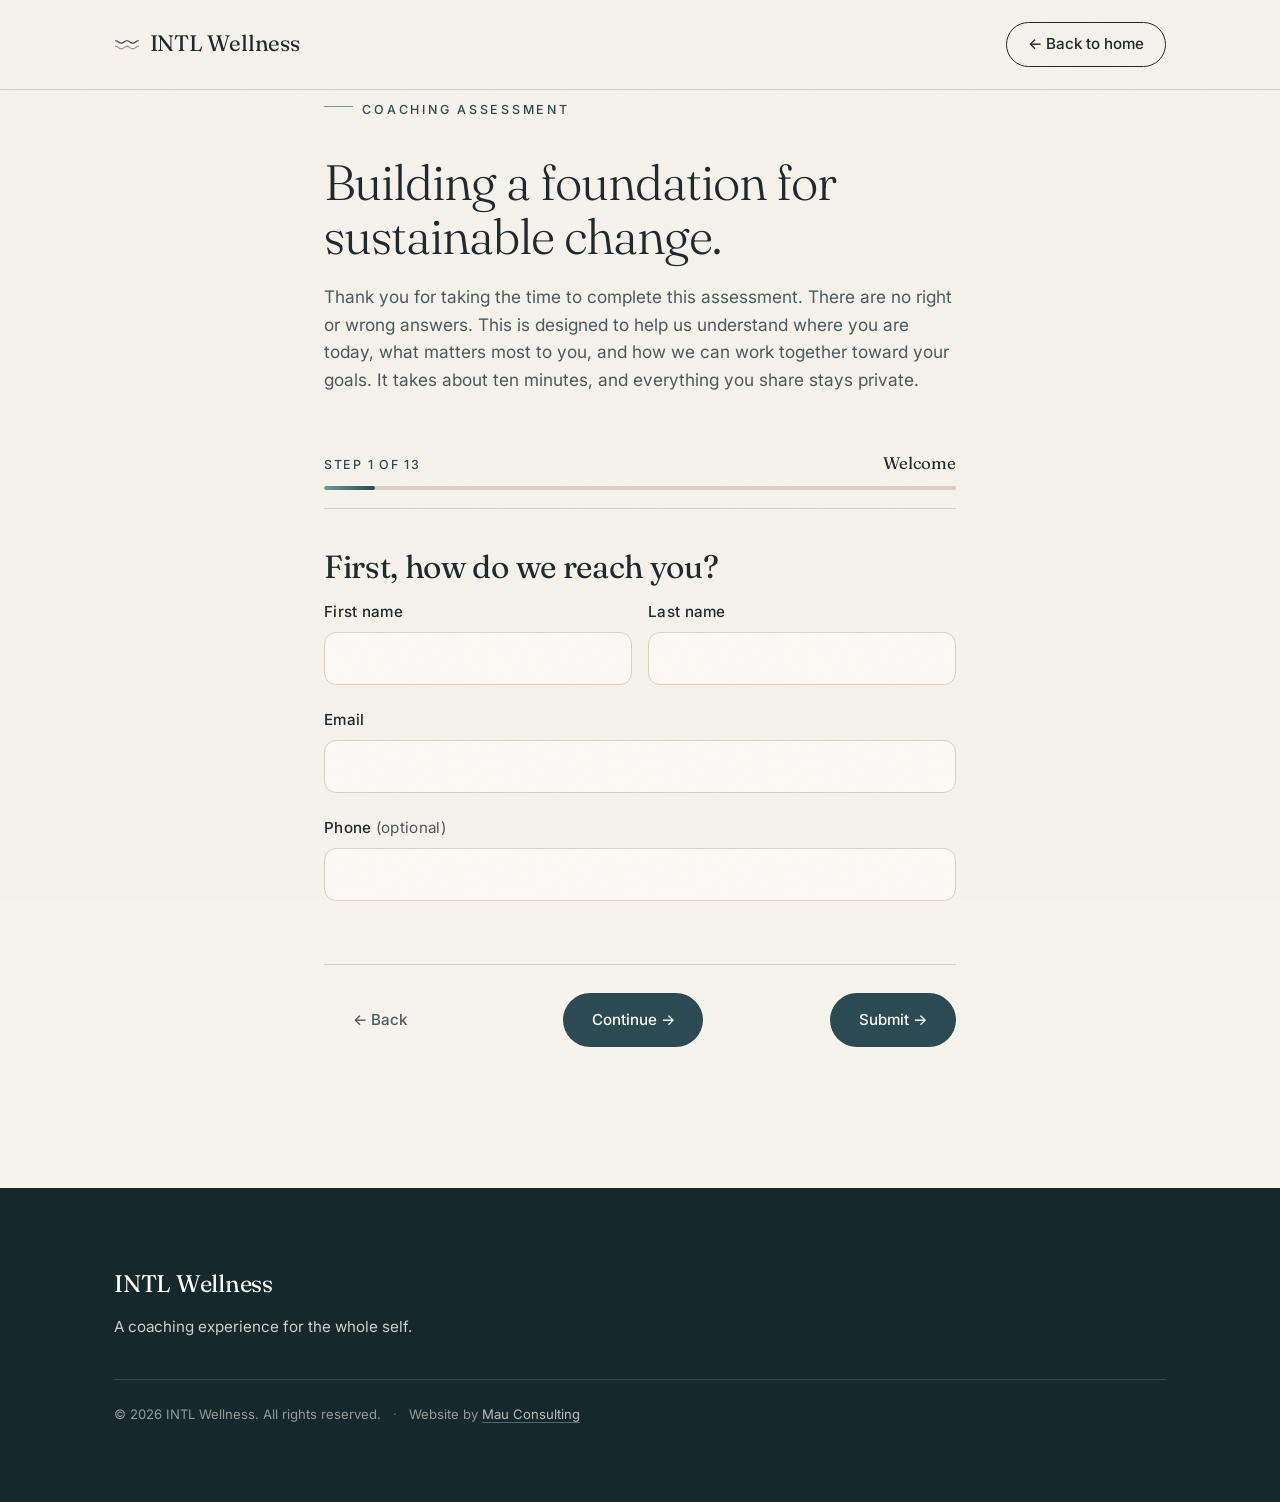
==== intake.html @ 9a6f96b0 "Intake: simplify final button label to 'Submit'" ====
<!DOCTYPE html>
<html lang="en">
<head>
  <meta charset="UTF-8" />
  <meta name="viewport" content="width=device-width, initial-scale=1.0" />
  <title>INTL Wellness · Coaching Assessment</title>
  <meta name="description" content="A guided coaching assessment to understand where you are today and build a realistic, sustainable path toward your health and wellness goals." />
  <meta name="robots" content="noindex" />

  <link rel="preconnect" href="https://fonts.googleapis.com" />
  <link rel="preconnect" href="https://fonts.gstatic.com" crossorigin />
  <link href="https://fonts.googleapis.com/css2?family=Fraunces:ital,opsz,wght@0,9..144,300;0,9..144,400;0,9..144,500;1,9..144,400&family=Inter:wght@300;400;500;600&display=swap" rel="stylesheet" />

  <link rel="stylesheet" href="assets/css/style.css" />
  <link rel="stylesheet" href="assets/css/intake.css" />
</head>
<body class="intake-page">
  <div class="grain" aria-hidden="true"></div>

  <!-- NAV -->
  <header class="nav is-scrolled" id="nav">
    <div class="nav__inner">
      <a href="index.html" class="wordmark" aria-label="INTL Wellness home">
        <span class="wordmark__mark" aria-hidden="true">
          <svg viewBox="0 0 32 32" width="26" height="26" fill="none">
            <path d="M2 12c3.5 0 3.5 3 7 3s3.5-3 7-3 3.5 3 7 3 3.5-3 7-3" stroke="currentColor" stroke-width="1.4" stroke-linecap="round"/>
            <path d="M2 19c3.5 0 3.5 3 7 3s3.5-3 7-3 3.5 3 7 3 3.5-3 7-3" stroke="currentColor" stroke-width="1.4" stroke-linecap="round" opacity=".55"/>
          </svg>
        </span>
        <span class="wordmark__text">INTL&nbsp;Wellness</span>
      </a>
      <a href="index.html" class="btn btn--pill">← Back to home</a>
    </div>
  </header>

  <main class="intake">
    <div class="container intake__wrap">

      <!-- Intro -->
      <header class="intake__head">
        <p class="section-label">Coaching Assessment</p>
        <h1 class="intake__title">Building a foundation for sustainable change.</h1>
        <p class="intake__welcome">
          Thank you for taking the time to complete this assessment. There are no right or
          wrong answers. This is designed to help us understand where you are today, what
          matters most to you, and how we can work together toward your goals. It takes about
          ten minutes, and everything you share stays private.
        </p>
      </header>

      <!-- Progress -->
      <div class="progress" id="progress">
        <div class="progress__meta">
          <span class="progress__step" id="progressStep">Step 1 of 13</span>
          <span class="progress__title" id="progressTitle">Welcome</span>
        </div>
        <div class="progress__track"><div class="progress__bar" id="progressBar"></div></div>
      </div>

      <!-- ===============  FORM  =============== -->
      <form id="intakeForm" class="iform"
            action="https://formspree.io/f/xnjkyajn" method="POST" novalidate>
        <input type="hidden" name="_subject" value="New INTL Wellness coaching assessment" />
        <input type="text" name="_gotcha" tabindex="-1" autocomplete="off" aria-hidden="true"
               style="position:absolute;left:-9999px;opacity:0;height:0;width:0;" />

        <!-- STEP 1 · Welcome / contact -->
        <fieldset class="step is-active" data-step="Welcome">
          <legend class="step__title">First, how do we reach you?</legend>
          <div class="grid-2">
            <div class="field"><label for="firstName">First name</label>
              <input id="firstName" name="First name" type="text" autocomplete="given-name" required /></div>
            <div class="field"><label for="lastName">Last name</label>
              <input id="lastName" name="Last name" type="text" autocomplete="family-name" required /></div>
          </div>
          <div class="field"><label for="email">Email</label>
            <input id="email" name="Email" type="email" autocomplete="email" required /></div>
          <div class="field"><label for="phone">Phone <span class="optional">(optional)</span></label>
            <input id="phone" name="Phone" type="tel" autocomplete="tel" /></div>
        </fieldset>

        <!-- STEP 2 · Your Story -->
        <fieldset class="step" data-step="Your Story">
          <legend class="step__title">Your story</legend>
          <p class="step__lede">Tell me a little about yourself.</p>
          <div class="field"><label for="q_bring">What brings you to health coaching now?</label>
            <textarea id="q_bring" name="What brings you now" rows="3"></textarea></div>
          <div class="field"><label for="q_inspire">What inspired you to make this appointment?</label>
            <textarea id="q_inspire" name="What inspired this" rows="3"></textarea></div>
          <div class="field"><label for="q_year">If we met one year from today and things had gone really well, what would be different?</label>
            <textarea id="q_year" name="One year from now" rows="3"></textarea></div>
        </fieldset>

        <!-- STEP 3 · Overall Health -->
        <fieldset class="step" data-step="Overall Health">
          <legend class="step__title">Overall health</legend>
          <div class="field">
            <label>How would you rate your current health?</label>
            <div class="chips" role="radiogroup" aria-label="Current health rating">
              <label class="chip"><input type="radio" name="Health rating" value="Excellent" /><span>Excellent</span></label>
              <label class="chip"><input type="radio" name="Health rating" value="Very good" /><span>Very good</span></label>
              <label class="chip"><input type="radio" name="Health rating" value="Good" /><span>Good</span></label>
              <label class="chip"><input type="radio" name="Health rating" value="Fair" /><span>Fair</span></label>
              <label class="chip"><input type="radio" name="Health rating" value="Poor" /><span>Poor</span></label>
            </div>
          </div>
          <div class="field"><label for="q_cond">Current medical conditions</label>
            <textarea id="q_cond" name="Medical conditions" rows="2"></textarea></div>
          <div class="field"><label for="q_meds">Current medications</label>
            <textarea id="q_meds" name="Medications" rows="2"></textarea></div>
          <div class="field"><label for="q_injury">Any injuries, physical limitations, or chronic pain?</label>
            <textarea id="q_injury" name="Injuries or limitations" rows="2"></textarea></div>
          <div class="field">
            <label>Have you been cleared by your healthcare provider to participate in exercise?</label>
            <div class="chips" role="radiogroup" aria-label="Exercise clearance">
              <label class="chip"><input type="radio" name="Cleared to exercise" value="Yes" /><span>Yes</span></label>
              <label class="chip"><input type="radio" name="Cleared to exercise" value="No" /><span>No</span></label>
              <label class="chip"><input type="radio" name="Cleared to exercise" value="Not sure" /><span>Not sure</span></label>
            </div>
          </div>
        </fieldset>

        <!-- STEP 4 · Lifestyle Snapshot -->
        <fieldset class="step" data-step="Lifestyle Snapshot">
          <legend class="step__title">Lifestyle snapshot</legend>
          <p class="step__lede">Tell me about a typical day.</p>
          <div class="field"><label for="q_day">A typical day, start to finish</label>
            <textarea id="q_day" name="Typical day" rows="3"></textarea></div>

          <h4 class="sub">Sleep</h4>
          <div class="grid-2">
            <div class="field"><label for="q_sleephrs">Hours per night</label>
              <input id="q_sleephrs" name="Sleep hours" type="number" min="0" max="24" step="0.5" /></div>
            <div class="field"><label>Restful?</label>
              <div class="chips">
                <label class="chip"><input type="radio" name="Sleep restful" value="Yes" /><span>Yes</span></label>
                <label class="chip"><input type="radio" name="Sleep restful" value="No" /><span>No</span></label>
              </div>
            </div>
          </div>

          <h4 class="sub">Nutrition</h4>
          <div class="field"><label for="q_eat">How would you describe your eating habits?</label>
            <textarea id="q_eat" name="Eating habits" rows="2"></textarea></div>
          <div class="grid-2">
            <div class="field"><label for="q_meals">Meals per day</label>
              <input id="q_meals" name="Meals per day" type="text" /></div>
            <div class="field"><label for="q_water">Water intake</label>
              <input id="q_water" name="Water intake" type="text" placeholder="e.g. 4 glasses" /></div>
          </div>

          <h4 class="sub">Movement</h4>
          <div class="grid-2">
            <div class="field"><label for="q_ex">Current exercise</label>
              <input id="q_ex" name="Current exercise" type="text" /></div>
            <div class="field"><label for="q_days">Days per week</label>
              <input id="q_days" name="Exercise days per week" type="number" min="0" max="7" /></div>
            <div class="field"><label for="q_type">Type</label>
              <input id="q_type" name="Exercise type" type="text" /></div>
            <div class="field"><label for="q_dur">Duration</label>
              <input id="q_dur" name="Exercise duration" type="text" placeholder="e.g. 45 min" /></div>
          </div>

          <div class="field range-field">
            <label for="q_stress">Rate your stress <output for="q_stress" id="out_stress">5</output></label>
            <input id="q_stress" name="Stress (0-10)" type="range" min="0" max="10" value="5" />
            <div class="range-scale"><span>0 · calm</span><span>10 · overwhelmed</span></div>
          </div>
          <div class="field range-field">
            <label for="q_energy">Rate your energy <output for="q_energy" id="out_energy">5</output></label>
            <input id="q_energy" name="Energy (0-10)" type="range" min="0" max="10" value="5" />
            <div class="range-scale"><span>0 · depleted</span><span>10 · energized</span></div>
          </div>
        </fieldset>

        <!-- STEP 5 · Exercise History -->
        <fieldset class="step" data-step="Exercise History">
          <legend class="step__title">Exercise history</legend>
          <div class="field"><label for="q_enjoy">What types of movement have you enjoyed in the past?</label>
            <textarea id="q_enjoy" name="Movement enjoyed" rows="2"></textarea></div>
          <div class="field"><label for="q_dislike">What forms of exercise do you dislike?</label>
            <textarea id="q_dislike" name="Exercise disliked" rows="2"></textarea></div>
          <div class="field"><label>Have you ever worked with a personal trainer or coach?</label>
            <div class="chips">
              <label class="chip"><input type="radio" name="Worked with trainer" value="Yes" /><span>Yes</span></label>
              <label class="chip"><input type="radio" name="Worked with trainer" value="No" /><span>No</span></label>
            </div>
          </div>
          <div class="field"><label for="q_helped">What has helped you stay active?</label>
            <textarea id="q_helped" name="What helped stay active" rows="2"></textarea></div>
          <div class="field"><label for="q_hard">What has made it difficult?</label>
            <textarea id="q_hard" name="What made it difficult" rows="2"></textarea></div>
        </fieldset>

        <!-- STEP 6 · Readiness for Change -->
        <fieldset class="step" data-step="Readiness for Change">
          <legend class="step__title">Readiness for change</legend>
          <div class="field range-field">
            <label for="q_import">How important is improving your health? <output for="q_import" id="out_import">5</output></label>
            <input id="q_import" name="Importance (0-10)" type="range" min="0" max="10" value="5" />
            <div class="range-scale"><span>0</span><span>10</span></div>
          </div>
          <div class="field range-field">
            <label for="q_conf">How confident are you that you can make changes? <output for="q_conf" id="out_conf">5</output></label>
            <input id="q_conf" name="Confidence (0-10)" type="range" min="0" max="10" value="5" />
            <div class="range-scale"><span>0</span><span>10</span></div>
          </div>
          <div class="field"><label for="q_why">Why did you choose that number instead of a lower one?</label>
            <textarea id="q_why" name="Why not lower" rows="2"></textarea></div>
          <div class="field"><label for="q_higher">What would move you one point higher?</label>
            <textarea id="q_higher" name="What moves you higher" rows="2"></textarea></div>
        </fieldset>

        <!-- STEP 7 · Wellness Wheel -->
        <fieldset class="step" data-step="Wellness Wheel">
          <legend class="step__title">Wellness wheel</legend>
          <p class="step__lede">Rate each area from 1 to 10.</p>
          <div class="wheel">
            <!-- populated: label + slider each -->
            <div class="wheel__row"><span class="wheel__label">❤️ Physical health</span>
              <input name="Wheel: Physical health" type="range" min="1" max="10" value="5" class="wheel__slider" /><output>5</output></div>
            <div class="wheel__row"><span class="wheel__label">😴 Sleep</span>
              <input name="Wheel: Sleep" type="range" min="1" max="10" value="5" class="wheel__slider" /><output>5</output></div>
            <div class="wheel__row"><span class="wheel__label">🥗 Nutrition</span>
              <input name="Wheel: Nutrition" type="range" min="1" max="10" value="5" class="wheel__slider" /><output>5</output></div>
            <div class="wheel__row"><span class="wheel__label">🏃 Movement</span>
              <input name="Wheel: Movement" type="range" min="1" max="10" value="5" class="wheel__slider" /><output>5</output></div>
            <div class="wheel__row"><span class="wheel__label">😌 Stress</span>
              <input name="Wheel: Stress" type="range" min="1" max="10" value="5" class="wheel__slider" /><output>5</output></div>
            <div class="wheel__row"><span class="wheel__label">😊 Emotional well-being</span>
              <input name="Wheel: Emotional well-being" type="range" min="1" max="10" value="5" class="wheel__slider" /><output>5</output></div>
            <div class="wheel__row"><span class="wheel__label">👥 Relationships</span>
              <input name="Wheel: Relationships" type="range" min="1" max="10" value="5" class="wheel__slider" /><output>5</output></div>
            <div class="wheel__row"><span class="wheel__label">🎯 Purpose</span>
              <input name="Wheel: Purpose" type="range" min="1" max="10" value="5" class="wheel__slider" /><output>5</output></div>
            <div class="wheel__row"><span class="wheel__label">⚖️ Work-life balance</span>
              <input name="Wheel: Work-life balance" type="range" min="1" max="10" value="5" class="wheel__slider" /><output>5</output></div>
            <div class="wheel__row"><span class="wheel__label">🎉 Fun &amp; joy</span>
              <input name="Wheel: Fun and joy" type="range" min="1" max="10" value="5" class="wheel__slider" /><output>5</output></div>
          </div>
          <div class="field"><label for="q_first">Which area would you most like to improve first?</label>
            <input id="q_first" name="Improve first" type="text" /></div>
        </fieldset>

        <!-- STEP 8 · Strengths -->
        <fieldset class="step" data-step="Strengths">
          <legend class="step__title">Strengths</legend>
          <div class="field"><label for="q_doing">What are you already doing well?</label>
            <textarea id="q_doing" name="Doing well" rows="2"></textarea></div>
          <div class="field"><label for="q_str">What strengths have helped you make positive changes in the past?</label>
            <textarea id="q_str" name="Strengths" rows="2"></textarea></div>
          <div class="field"><label for="q_support">Who supports you?</label>
            <textarea id="q_support" name="Support system" rows="2"></textarea></div>
        </fieldset>

        <!-- STEP 9 · Barriers -->
        <fieldset class="step" data-step="Barriers">
          <legend class="step__title">Barriers</legend>
          <p class="step__lede">What tends to get in your way? Choose any that apply.</p>
          <div class="checks">
            <label class="check"><input type="checkbox" name="Barriers" value="Time" /><span>Time</span></label>
            <label class="check"><input type="checkbox" name="Barriers" value="Motivation" /><span>Motivation</span></label>
            <label class="check"><input type="checkbox" name="Barriers" value="Energy" /><span>Energy</span></label>
            <label class="check"><input type="checkbox" name="Barriers" value="Confidence" /><span>Confidence</span></label>
            <label class="check"><input type="checkbox" name="Barriers" value="Pain" /><span>Pain</span></label>
            <label class="check"><input type="checkbox" name="Barriers" value="Knowledge" /><span>Knowledge</span></label>
            <label class="check"><input type="checkbox" name="Barriers" value="Family responsibilities" /><span>Family responsibilities</span></label>
            <label class="check"><input type="checkbox" name="Barriers" value="Work" /><span>Work</span></label>
          </div>
          <div class="field"><label for="q_bar_other">Anything else in the way?</label>
            <input id="q_bar_other" name="Barriers other" type="text" /></div>
        </fieldset>

        <!-- STEP 10 · Values -->
        <fieldset class="step" data-step="Values">
          <legend class="step__title">Values</legend>
          <p class="step__lede">What matters most to you? Choose any that apply.</p>
          <div class="checks">
            <label class="check"><input type="checkbox" name="Values" value="Health" /><span>Health</span></label>
            <label class="check"><input type="checkbox" name="Values" value="Family" /><span>Family</span></label>
            <label class="check"><input type="checkbox" name="Values" value="Longevity" /><span>Longevity</span></label>
            <label class="check"><input type="checkbox" name="Values" value="Strength" /><span>Strength</span></label>
            <label class="check"><input type="checkbox" name="Values" value="Confidence" /><span>Confidence</span></label>
            <label class="check"><input type="checkbox" name="Values" value="Energy" /><span>Energy</span></label>
            <label class="check"><input type="checkbox" name="Values" value="Mental health" /><span>Mental health</span></label>
            <label class="check"><input type="checkbox" name="Values" value="Independence" /><span>Independence</span></label>
            <label class="check"><input type="checkbox" name="Values" value="Adventure" /><span>Adventure</span></label>
          </div>
          <div class="field"><label for="q_val_other">Anything else you value deeply?</label>
            <input id="q_val_other" name="Values other" type="text" /></div>
          <div class="field"><label for="q_val_support">How would improving your health support those values?</label>
            <textarea id="q_val_support" name="Health supports values" rows="2"></textarea></div>
        </fieldset>

        <!-- STEP 11 · Coaching Goals -->
        <fieldset class="step" data-step="Coaching Goals">
          <legend class="step__title">Coaching goals</legend>
          <p class="step__lede">What are your top three goals?</p>
          <div class="field"><label for="q_goal1">Goal 1</label><input id="q_goal1" name="Goal 1" type="text" /></div>
          <div class="field"><label for="q_goal2">Goal 2</label><input id="q_goal2" name="Goal 2" type="text" /></div>
          <div class="field"><label for="q_goal3">Goal 3</label><input id="q_goal3" name="Goal 3" type="text" /></div>
          <div class="field"><label for="q_progress">How will you know you're making progress?</label>
            <textarea id="q_progress" name="Progress markers" rows="2"></textarea></div>
        </fieldset>

        <!-- STEP 12 · Looking Ahead -->
        <fieldset class="step" data-step="Looking Ahead">
          <legend class="step__title">Looking ahead</legend>
          <div class="field"><label for="q_excited">What are you most excited about?</label>
            <textarea id="q_excited" name="Most excited about" rows="2"></textarea></div>
          <div class="field"><label for="q_concern">What concerns you most?</label>
            <textarea id="q_concern" name="Biggest concern" rows="2"></textarea></div>
          <div class="field"><label for="q_success">What does success look like for you?</label>
            <textarea id="q_success" name="Success looks like" rows="2"></textarea></div>
        </fieldset>

        <!-- STEP 13 · The Coaching Compass -->
        <fieldset class="step" data-step="The Coaching Compass">
          <legend class="step__title">The Coaching Compass</legend>
          <p class="step__lede">Four questions to guide every session that follows.</p>
          <div class="field"><label for="c1">What matters most to you?</label>
            <textarea id="c1" name="Compass: What matters most" rows="2"></textarea></div>
          <div class="field"><label for="c2">What's working already?</label>
            <textarea id="c2" name="Compass: What is working" rows="2"></textarea></div>
          <div class="field"><label for="c3">What's getting in the way?</label>
            <textarea id="c3" name="Compass: What is in the way" rows="2"></textarea></div>
          <div class="field"><label for="c4">What's one small step you're ready to take?</label>
            <textarea id="c4" name="Compass: One small step" rows="2"></textarea></div>

          <div class="consent">
            <label class="check">
              <input type="checkbox" name="Consent given" value="Yes" required />
              <span>I understand the information I've shared is transmitted securely and used
                only by the INTL Wellness coaching team to support my care. See the
                <a href="privacy.html" target="_blank" rel="noopener" class="inline-link">privacy notice</a>.</span>
            </label>
          </div>
        </fieldset>

        <!-- Controls -->
        <div class="step-nav">
          <button type="button" class="btn btn--ghost" id="btnBack" hidden>← Back</button>
          <button type="button" class="btn btn--solid" id="btnNext">Continue →</button>
          <button type="submit" class="btn btn--solid" id="btnSubmit" hidden>Submit →</button>
        </div>
        <p class="form__status" id="formStatus" role="status" aria-live="polite"></p>
      </form>
    </div>
  </main>

  <footer class="footer">
    <div class="container footer__inner">
      <div class="footer__brand">
        <span class="wordmark wordmark--footer"><span class="wordmark__text">INTL Wellness</span></span>
        <p>A coaching experience for the whole self.</p>
      </div>
      <div class="footer__meta">
        <p>© <span id="year"></span> INTL Wellness. All rights reserved.
          <span class="footer__sep">·</span>
          Website by <a href="https://mauops.com" class="footer__credit" target="_blank" rel="noopener">Mau Consulting</a></p>
      </div>
    </div>
  </footer>

  <script src="assets/js/intake.js"></script>
</body>
</html>
---- assets/css/style.css ----
/* ============================================================
   INTL WELLNESS — Coastal calm
   Hand-built. No framework. Edit freely.
   ============================================================ */

/* ----------  Design tokens  ---------- */
:root {
  /* Palette */
  --sand:       #F6F3EC;  /* page background — warm sand   */
  --sand-deep:  #ECE7DA;  /* alt section background        */
  --paper:      #FBFAF5;  /* cards / light surfaces        */
  --ink:        #1E2A2E;  /* primary text — deep slate     */
  --ink-soft:   #4A5A5E;  /* secondary text                */
  --sea:        #6E9C97;  /* sea glass — accent            */
  --sea-deep:   #2C4A52;  /* deep water                    */
  --sea-ink:    #15282C;  /* deepest water (dark sections) */
  --line:       #D9D2C2;  /* hairline borders              */

  /* Type */
  --display: "Fraunces", Georgia, "Times New Roman", serif;
  --sans: "Inter", -apple-system, BlinkMacSystemFont, "Segoe UI", sans-serif;

  /* Rhythm */
  --container: 1180px;
  --gutter: clamp(1.25rem, 5vw, 4rem);
  --section-y: clamp(5rem, 11vw, 9.5rem);

  /* Motion */
  --ease: cubic-bezier(0.22, 1, 0.36, 1);
}

/* ----------  Reset  ---------- */
*, *::before, *::after { box-sizing: border-box; }
* { margin: 0; }
html { scroll-behavior: smooth; -webkit-text-size-adjust: 100%; }
@media (prefers-reduced-motion: reduce) {
  html { scroll-behavior: auto; }
  *, *::before, *::after { animation-duration: .001ms !important; transition-duration: .001ms !important; }
}

body {
  font-family: var(--sans);
  background: var(--sand);
  color: var(--ink);
  line-height: 1.6;
  font-weight: 400;
  -webkit-font-smoothing: antialiased;
  text-rendering: optimizeLegibility;
  overflow-x: hidden;
}

img, svg { display: block; max-width: 100%; }
a { color: inherit; text-decoration: none; }
ul, ol { list-style: none; padding: 0; }
button { font: inherit; cursor: pointer; border: none; background: none; color: inherit; }

/* ----------  Film-grain overlay (kills the flat "AI" look)  ---------- */
.grain {
  position: fixed;
  inset: 0;
  z-index: 9999;
  pointer-events: none;
  opacity: 0.04;
  mix-blend-mode: multiply;
  background-image: url("data:image/svg+xml,%3Csvg xmlns='http://www.w3.org/2000/svg' width='160' height='160'%3E%3Cfilter id='n'%3E%3CfeTurbulence type='fractalNoise' baseFrequency='0.9' numOctaves='2' stitchTiles='stitch'/%3E%3C/filter%3E%3Crect width='100%25' height='100%25' filter='url(%23n)'/%3E%3C/svg%3E");
}

/* ----------  Layout primitives  ---------- */
.container {
  width: 100%;
  max-width: var(--container);
  margin-inline: auto;
  padding-inline: var(--gutter);
}
.section { padding-block: var(--section-y); }

.eyebrow, .section-label {
  font-size: 0.78rem;
  letter-spacing: 0.22em;
  text-transform: uppercase;
  font-weight: 500;
  color: var(--sea-deep);
}
.section-label { display: inline-block; margin-bottom: 1.25rem; position: relative; padding-left: 2.4rem; }
.section-label::before {
  content: ""; position: absolute; left: 0; top: 0.5em;
  width: 1.8rem; height: 1px; background: var(--sea);
}

.section-head { max-width: 46ch; margin-bottom: clamp(2.5rem, 5vw, 4rem); }
.section-title {
  font-family: var(--display);
  font-weight: 300;
  font-size: clamp(2rem, 4.6vw, 3.4rem);
  line-height: 1.08;
  letter-spacing: -0.015em;
}
.section-title--light { color: var(--paper); }
.section-intro { margin-top: 1.5rem; font-size: 1.075rem; color: var(--ink-soft); max-width: 52ch; }

em { font-style: italic; }

/* ----------  Buttons  ---------- */
.btn {
  display: inline-flex; align-items: center; justify-content: center;
  gap: 0.5rem;
  font-size: 0.95rem; font-weight: 500;
  padding: 0.95rem 1.8rem;
  border-radius: 100px;
  transition: transform .35s var(--ease), background-color .35s var(--ease), color .35s var(--ease), border-color .35s var(--ease);
  white-space: nowrap;
}
.btn--solid { background: var(--sea-deep); color: var(--paper); }
.btn--solid:hover { background: var(--ink); transform: translateY(-2px); }
.btn--ghost { color: var(--ink); }
.btn--ghost:hover { color: var(--sea-deep); transform: translateX(3px); }
.btn--pill { border: 1px solid var(--ink); padding: 0.6rem 1.3rem; }
.btn--pill:hover { background: var(--ink); color: var(--paper); }
.btn--block { width: 100%; }

/* ============================================================
   NAV
   ============================================================ */
.nav {
  position: fixed; top: 0; left: 0; right: 0; z-index: 100;
  transition: background-color .4s var(--ease), box-shadow .4s var(--ease), padding .4s var(--ease);
  padding-block: 0.4rem;
}
.nav__inner {
  max-width: var(--container); margin-inline: auto;
  padding-inline: var(--gutter);
  display: flex; align-items: center; justify-content: space-between;
  height: 76px;
}
.nav.is-scrolled {
  background: color-mix(in srgb, var(--sand) 88%, transparent);
  backdrop-filter: blur(14px);
  -webkit-backdrop-filter: blur(14px);
  box-shadow: 0 1px 0 var(--line);
}

.wordmark { display: inline-flex; align-items: center; gap: 0.6rem; }
.wordmark__mark { color: var(--sea-deep); display: inline-flex; }
.wordmark__text {
  font-family: var(--display); font-weight: 400;
  font-size: 1.4rem; letter-spacing: -0.01em;
}

.nav__links { display: flex; gap: 2rem; }
.nav__links a {
  font-size: 0.92rem; color: var(--ink-soft); position: relative; padding-block: 0.3rem;
  transition: color .3s var(--ease);
}
.nav__links a::after {
  content: ""; position: absolute; left: 0; bottom: 0; height: 1px; width: 0;
  background: var(--sea-deep); transition: width .35s var(--ease);
}
.nav__links a:hover { color: var(--ink); }
.nav__links a:hover::after { width: 100%; }

.nav__toggle { display: none; flex-direction: column; gap: 5px; padding: 8px; }
.nav__toggle span { width: 24px; height: 1.5px; background: var(--ink); transition: transform .35s var(--ease), opacity .3s; }
.nav__toggle[aria-expanded="true"] span:first-child { transform: translateY(6.5px) rotate(45deg); }
.nav__toggle[aria-expanded="true"] span:last-child { transform: translateY(-6.5px) rotate(-45deg); }

/* ============================================================
   HERO
   ============================================================ */
.hero {
  position: relative;
  min-height: 100svh;
  display: flex; align-items: center;
  padding-top: 76px;
  overflow: hidden;
  background:
    radial-gradient(120% 90% at 80% -10%, color-mix(in srgb, var(--sea) 28%, transparent), transparent 55%),
    radial-gradient(90% 80% at 8% 110%, color-mix(in srgb, var(--sea-deep) 22%, transparent), transparent 50%),
    var(--sand);
}
.hero__art { position: absolute; inset: 0; z-index: 0; }
.hero__waves { position: absolute; bottom: 0; left: 0; width: 100%; height: 62%; }
.wave { opacity: 0.5; }
.wave--1 { fill: color-mix(in srgb, var(--sea) 45%, transparent); animation: drift 14s ease-in-out infinite alternate; }
.wave--2 { fill: color-mix(in srgb, var(--sea-deep) 30%, transparent); animation: drift 18s ease-in-out infinite alternate-reverse; }
.wave--3 { fill: color-mix(in srgb, var(--sea-deep) 55%, transparent); animation: drift 22s ease-in-out infinite alternate; }
@keyframes drift { from { transform: translateX(-2%); } to { transform: translateX(2%); } }

/* caustics = shifting water-light gradient */
.caustics {
  position: absolute; inset: -20%;
  background:
    radial-gradient(40% 30% at 30% 30%, color-mix(in srgb, var(--sea) 35%, transparent), transparent 60%),
    radial-gradient(35% 28% at 70% 55%, color-mix(in srgb, var(--paper) 50%, transparent), transparent 60%),
    radial-gradient(45% 35% at 55% 80%, color-mix(in srgb, var(--sea-deep) 30%, transparent), transparent 60%);
  filter: blur(30px);
  animation: caustics 24s ease-in-out infinite alternate;
}
@keyframes caustics {
  from { transform: translate(-3%, -2%) scale(1.05); }
  to   { transform: translate(3%, 2%) scale(1.12); }
}

.hero__content { position: relative; z-index: 2; max-width: 880px; }
.hero .eyebrow { display: inline-block; margin-bottom: 1.75rem; }
.hero__title {
  font-family: var(--display); font-weight: 300;
  letter-spacing: -0.03em;
}

/* INTL acronym lockup.
   Sequence (driven by main.js): the four letters + "Wellness" appear as a
   horizontal wordmark → "Wellness" fades → INTL drops into a vertical column
   → the four words flood in beside each letter. */
.acronym {
  position: relative;                 /* positioning context for "Wellness" */
  display: grid;
  gap: 0.02em;
  font-size: clamp(2.5rem, 7.5vw, 5.2rem);
  line-height: 1.12;
}
.ac-line {
  display: grid;
  grid-template-columns: 0.92em 1fr;   /* fixed initial column → capitals share a left edge */
  align-items: baseline;
}

/* Clean static sea-tone gradient fill (no motion, no filter) */
.ac-letter, .ac-word, .ac-wellness {
  font-style: normal; font-weight: 400;
  background-image: linear-gradient(125deg, var(--sea-deep), var(--sea) 58%, var(--sea-deep));
  -webkit-background-clip: text;
  background-clip: text;
  -webkit-text-fill-color: transparent;
  color: transparent;
  /* Extend the text clip-box downward so descenders (g, p, y) aren't cut. */
  padding-bottom: 0.16em;
  margin-bottom: -0.16em;
}
.ac-letter  { font-weight: 500; }      /* initials a touch heavier so I·N·T·L lead */
.ac-wellness {
  position: absolute; left: 0; top: 0;
  white-space: nowrap; font-weight: 300;
  pointer-events: none;
}

/* Hidden before the JS sequence runs (only when JS is on, to avoid a flash).
   No-JS / unsupported browsers fall through to the static final layout. */
.js .ac-letter, .js .ac-word, .js .ac-wellness { opacity: 0; }

@media (prefers-reduced-motion: reduce) {
  .js .ac-letter, .js .ac-word { opacity: 1; }
  .ac-wellness { display: none; }
}
/* "When you look in the mirror…" — frames the acronym as a question */
.ac-prompt {
  font-family: var(--display); font-style: italic; font-weight: 300;
  font-size: clamp(1.15rem, 2vw, 1.6rem);
  color: var(--sea-deep);
  margin-bottom: 0.6rem;
}

.hero__lede {
  margin-top: 1.75rem; max-width: 46ch;
  font-size: clamp(1.05rem, 1.6vw, 1.3rem); color: var(--ink-soft);
}
.hero__lede strong { color: var(--sea-deep); font-weight: 600; }
.hero__actions { margin-top: 2.5rem; display: flex; gap: 1rem; flex-wrap: wrap; align-items: center; }

.hero__scroll {
  position: absolute; bottom: 2rem; left: 50%; transform: translateX(-50%);
  z-index: 2; width: 26px; height: 42px; border: 1.5px solid var(--sea-deep);
  border-radius: 100px;
}
.hero__scroll span {
  position: absolute; top: 8px; left: 50%; width: 3px; height: 8px; border-radius: 3px;
  background: var(--sea-deep); transform: translateX(-50%);
  animation: scrolldot 1.8s var(--ease) infinite;
}
@keyframes scrolldot { 0% { opacity: 0; top: 8px; } 40% { opacity: 1; } 80% { opacity: 0; top: 24px; } 100% { opacity: 0; } }

/* ============================================================
   ETHOS
   ============================================================ */
.ethos { background: var(--sand); }
.ethos__grid { display: grid; grid-template-columns: 1fr; gap: 1.5rem; }
.ethos__statement {
  font-family: var(--display); font-weight: 300;
  font-size: clamp(1.8rem, 4.4vw, 3.2rem);
  line-height: 1.14; letter-spacing: -0.02em;
  max-width: 18ch;
}
.ethos__statement span { display: block; }
.ethos__statement em { color: var(--sea-deep); }
.ethos__body {
  font-size: 1.1rem; color: var(--ink-soft); max-width: 56ch;
  margin-top: 1rem; justify-self: end; max-width: 50ch;
}
@media (min-width: 900px) {
  .ethos__grid { grid-template-columns: 1.3fr 1fr; align-items: end; column-gap: 4rem; }
  .ethos__statement { grid-column: 1; }
  .section-label { grid-column: 1 / -1; }
  .ethos__body { grid-column: 2; margin-top: 0; }
}

/* ============================================================
   THE WEEK — cadence
   ============================================================ */
.week { background: var(--sand-deep); }
.cadence { display: grid; gap: 0; border-top: 1px solid var(--line); }
.cadence__item {
  display: grid; grid-template-columns: auto 1fr; gap: clamp(1rem, 4vw, 3rem);
  align-items: start;
  padding-block: clamp(1.75rem, 3.5vw, 2.75rem);
  border-bottom: 1px solid var(--line);
}
.cadence__num {
  font-family: var(--display); font-size: clamp(1.4rem, 3vw, 2.2rem);
  font-weight: 300; color: var(--sea); line-height: 1;
}
.cadence__item h3 { font-family: var(--display); font-weight: 400; font-size: clamp(1.3rem, 2.6vw, 1.9rem); letter-spacing: -0.01em; }
.cadence__item p { margin-top: 0.5rem; color: var(--ink-soft); max-width: 54ch; }
.cadence__meta {
  display: inline-block; margin-top: 1rem; font-size: 0.8rem; letter-spacing: 0.12em;
  text-transform: uppercase; color: var(--sea-deep);
  border: 1px solid var(--line); border-radius: 100px; padding: 0.3rem 0.9rem;
}

/* ============================================================
   CARE — pillars
   ============================================================ */
.care { background: var(--sand); }
.pillars { display: grid; grid-template-columns: repeat(auto-fit, minmax(230px, 1fr)); gap: 1.25rem; }
.pillar {
  background: var(--paper); border: 1px solid var(--line); border-radius: 20px;
  padding: clamp(1.75rem, 3vw, 2.5rem);
  transition: transform .45s var(--ease), box-shadow .45s var(--ease), border-color .45s var(--ease);
}
.pillar:hover { transform: translateY(-6px); box-shadow: 0 24px 50px -28px rgba(21,40,44,.4); border-color: var(--sea); }
.pillar__icon { width: 48px; height: 48px; margin-bottom: 1.5rem; color: var(--sea-deep); }
.pillar__icon svg { width: 100%; height: 100%; fill: none; stroke: currentColor; stroke-width: 1.4; stroke-linecap: round; stroke-linejoin: round; }
.pillar h3 { font-family: var(--display); font-weight: 400; font-size: 1.5rem; margin-bottom: 0.6rem; }
.pillar p { color: var(--ink-soft); font-size: 0.98rem; }

/* ============================================================
   MEMBERSHIP — dark water section
   ============================================================ */
.membership { position: relative; background: var(--sea-ink); color: var(--paper); overflow: hidden; }
.membership__art { position: absolute; inset: 0; z-index: 0; opacity: 0.5; }
.caustics--soft { filter: blur(50px); opacity: 0.7; }
.membership__grid {
  position: relative; z-index: 1;
  display: grid; grid-template-columns: 1fr; gap: clamp(2.5rem, 5vw, 4.5rem); align-items: center;
}
.membership__intro { color: color-mix(in srgb, var(--paper) 78%, transparent); margin-top: 1.5rem; max-width: 48ch; font-size: 1.075rem; }
.membership .section-label { color: var(--sea); }
.membership .section-label::before { background: var(--sea); }
.membership__list { margin-top: 2.25rem; display: grid; gap: 0.9rem; }
.membership__list li {
  position: relative; padding-left: 2rem; color: color-mix(in srgb, var(--paper) 88%, transparent);
}
.membership__list li::before {
  content: ""; position: absolute; left: 0; top: 0.55em; width: 12px; height: 12px;
  border-radius: 50%; border: 1px solid var(--sea);
  background: radial-gradient(circle, var(--sea) 40%, transparent 45%);
}
.soon {
  font-size: 0.68rem; letter-spacing: 0.1em; text-transform: uppercase;
  background: color-mix(in srgb, var(--sea) 30%, transparent); color: var(--paper);
  padding: 0.15rem 0.55rem; border-radius: 100px; margin-left: 0.5rem; vertical-align: middle;
}

.price-card {
  background: color-mix(in srgb, var(--paper) 8%, transparent);
  border: 1px solid color-mix(in srgb, var(--paper) 18%, transparent);
  backdrop-filter: blur(8px); -webkit-backdrop-filter: blur(8px);
  border-radius: 24px; padding: clamp(2rem, 4vw, 3rem); text-align: center;
}
.price-card__tag { font-size: 0.78rem; letter-spacing: 0.2em; text-transform: uppercase; color: var(--sea); }
.price-card__amount {
  font-family: var(--display); font-weight: 300; font-size: clamp(3.5rem, 8vw, 5rem);
  line-height: 1; margin-block: 0.75rem 0.5rem; letter-spacing: -0.02em;
}
.price-card__amount span:first-child { font-size: 0.45em; vertical-align: top; margin-right: 0.1em; color: var(--sea); }
.price-card__per { font-size: 0.32em; color: color-mix(in srgb, var(--paper) 70%, transparent); letter-spacing: 0; }
.price-card__sub { color: color-mix(in srgb, var(--paper) 72%, transparent); font-size: 0.92rem; margin-bottom: 1.75rem; }
.price-card .btn--solid { background: var(--paper); color: var(--sea-ink); }
.price-card .btn--solid:hover { background: var(--sea); color: var(--paper); }
.price-card__note { margin-top: 1.25rem; font-size: 0.82rem; color: color-mix(in srgb, var(--paper) 60%, transparent); }
@media (min-width: 900px) {
  .membership__grid { grid-template-columns: 1.25fr 0.85fr; }
}

/* ============================================================
   HOW IT WORKS
   ============================================================ */
.how { background: var(--sand-deep); }
.steps { display: grid; grid-template-columns: repeat(auto-fit, minmax(250px, 1fr)); gap: clamp(1.5rem, 4vw, 3rem); }
.step { position: relative; padding-top: 3.5rem; }
.step__num {
  position: absolute; top: 0; left: 0;
  font-family: var(--display); font-weight: 300; font-size: 2rem;
  width: 56px; height: 56px; border-radius: 50%; border: 1px solid var(--sea);
  display: flex; align-items: center; justify-content: center; color: var(--sea-deep);
}
.step h3 { font-family: var(--display); font-weight: 400; font-size: 1.5rem; margin-bottom: 0.6rem; }
.step p { color: var(--ink-soft); }

/* ============================================================
   WAITLIST
   ============================================================ */
.waitlist { background: var(--sand); }
.waitlist__grid { display: grid; grid-template-columns: 1fr; gap: clamp(2.5rem, 5vw, 4.5rem); align-items: start; }
.waitlist__intro { margin-top: 1.5rem; color: var(--ink-soft); font-size: 1.075rem; max-width: 42ch; }
.waitlist__assurance { margin-top: 1.5rem; font-size: 0.9rem; color: var(--sea-deep); }
@media (min-width: 900px) { .waitlist__grid { grid-template-columns: 1fr 1fr; } }

.form { background: var(--paper); border: 1px solid var(--line); border-radius: 24px; padding: clamp(1.75rem, 4vw, 2.75rem); }
.form__row { display: grid; grid-template-columns: 1fr 1fr; gap: 1rem; }
@media (max-width: 480px) { .form__row { grid-template-columns: 1fr; } }
.field { margin-bottom: 1.25rem; display: flex; flex-direction: column; gap: 0.5rem; }
.field label { font-size: 0.85rem; font-weight: 500; letter-spacing: 0.02em; }
.optional { color: var(--ink-soft); font-weight: 400; }
.field input, .field textarea {
  font: inherit; color: var(--ink);
  background: var(--sand);
  border: 1px solid var(--line); border-radius: 12px;
  padding: 0.85rem 1rem;
  transition: border-color .3s var(--ease), background-color .3s var(--ease), box-shadow .3s var(--ease);
  resize: vertical;
}
.field input:focus, .field textarea:focus {
  outline: none; border-color: var(--sea);
  background: var(--paper);
  box-shadow: 0 0 0 4px color-mix(in srgb, var(--sea) 18%, transparent);
}
.field input:user-invalid { border-color: #b4543f; }
.form__status { margin-top: 1rem; font-size: 0.92rem; min-height: 1.2em; }
.form__status.is-success { color: var(--sea-deep); }
.form__status.is-error { color: #b4543f; }

/* ============================================================
   FOOTER
   ============================================================ */
.footer { background: var(--sea-ink); color: color-mix(in srgb, var(--paper) 80%, transparent); padding-block: clamp(3rem, 6vw, 5rem); }
.footer__inner { display: grid; gap: 2.5rem; }
.footer__brand .wordmark__text { color: var(--paper); font-size: 1.5rem; }
.footer__brand p { margin-top: 0.75rem; font-size: 0.95rem; max-width: 30ch; }
.footer__nav { display: flex; flex-wrap: wrap; gap: 1.5rem; }
.footer__nav a { font-size: 0.92rem; transition: color .3s var(--ease); }
.footer__nav a:hover { color: var(--paper); }
.footer__meta { font-size: 0.82rem; color: color-mix(in srgb, var(--paper) 55%, transparent); display: grid; gap: 0.4rem; }
.inline-link {
  color: var(--sea-deep);
  border-bottom: 1px solid color-mix(in srgb, var(--sea) 55%, transparent);
  transition: border-color .3s var(--ease), color .3s var(--ease);
}
.inline-link:hover { color: var(--ink); border-color: var(--sea-deep); }

.footer__fineprint { font-style: italic; }
.footer__sep { margin-inline: 0.5rem; color: color-mix(in srgb, var(--paper) 35%, transparent); }
.footer__credit {
  color: color-mix(in srgb, var(--paper) 72%, transparent);
  text-decoration: none; border-bottom: 1px solid color-mix(in srgb, var(--sea) 60%, transparent);
  transition: color .3s var(--ease), border-color .3s var(--ease);
}
.footer__credit:hover { color: var(--paper); border-color: var(--sea); }
@media (min-width: 780px) {
  .footer__inner { grid-template-columns: 1.5fr 1fr; grid-template-areas: "brand nav" "meta meta"; align-items: start; }
  .footer__brand { grid-area: brand; }
  .footer__nav { grid-area: nav; justify-content: flex-end; }
  .footer__meta { grid-area: meta; border-top: 1px solid color-mix(in srgb, var(--paper) 14%, transparent); padding-top: 1.5rem; }
}

/* ============================================================
   SCROLL REVEAL
   ============================================================ */
.reveal {
  opacity: 0; transform: translateY(22px);
  transition: opacity .9s var(--ease), transform .9s var(--ease);
  transition-delay: calc(var(--d, 0) * 90ms);
}
.reveal.is-visible { opacity: 1; transform: none; }
@media (prefers-reduced-motion: reduce) { .reveal { opacity: 1; transform: none; } }

/* ============================================================
   MOBILE NAV
   ============================================================ */
@media (max-width: 820px) {
  .nav__cta { display: none; }
  .nav__toggle { display: flex; }
  .nav__links {
    position: fixed; inset: 0; top: 76px;
    flex-direction: column; align-items: center; justify-content: center; gap: 2rem;
    background: color-mix(in srgb, var(--sand) 97%, transparent);
    backdrop-filter: blur(20px); -webkit-backdrop-filter: blur(20px);
    transform: translateY(-12px); opacity: 0; pointer-events: none;
    transition: opacity .4s var(--ease), transform .4s var(--ease);
  }
  .nav__links a { font-size: 1.4rem; font-family: var(--display); color: var(--ink); }
  body.nav-open .nav__links { opacity: 1; transform: none; pointer-events: auto; }
  body.nav-open { overflow: hidden; }
}
---- assets/css/intake.css ----
/* ============================================================
   INTL WELLNESS — Coaching Assessment (intake wizard)
   Builds on style.css tokens.
   ============================================================ */

.intake-page { background: var(--sand); }

.intake { padding-top: 96px; padding-bottom: clamp(4rem, 8vw, 7rem); }
.intake__wrap { max-width: 760px; }

.intake__head { margin-bottom: 2.5rem; }
.intake__title {
  font-family: var(--display); font-weight: 300;
  font-size: clamp(2rem, 5vw, 3.1rem); line-height: 1.08;
  letter-spacing: -0.02em; margin: 1rem 0 1.25rem;
}
.intake__welcome { color: var(--ink-soft); font-size: 1.08rem; max-width: 60ch; }

/* ----------  Progress  ---------- */
.progress {
  position: sticky; top: 76px; z-index: 20;
  background: color-mix(in srgb, var(--sand) 92%, transparent);
  backdrop-filter: blur(12px); -webkit-backdrop-filter: blur(12px);
  padding: 1rem 0 1.1rem; margin-bottom: 2rem;
  border-bottom: 1px solid var(--line);
}
.progress__meta { display: flex; justify-content: space-between; align-items: baseline; margin-bottom: 0.6rem; gap: 1rem; }
.progress__step { font-size: 0.78rem; letter-spacing: 0.14em; text-transform: uppercase; color: var(--sea-deep); font-weight: 500; }
.progress__title { font-family: var(--display); font-size: 1.05rem; color: var(--ink); }
.progress__track { height: 4px; border-radius: 100px; background: var(--line); overflow: hidden; }
.progress__bar {
  height: 100%; width: 8%; border-radius: 100px;
  background: linear-gradient(90deg, var(--sea), var(--sea-deep));
  transition: width 0.5s var(--ease);
}

/* ----------  Steps  ---------- */
.iform { position: relative; }
.step { border: none; padding: 0; margin: 0; min-inline-size: 0; }
.step:not(.is-active) { display: none; }
.step.is-active { animation: stepIn 0.5s var(--ease); }
@keyframes stepIn { from { opacity: 0; transform: translateY(14px); } to { opacity: 1; transform: none; } }
@media (prefers-reduced-motion: reduce) { .step.is-active { animation: none; } }

.step__title {
  font-family: var(--display); font-weight: 400;
  font-size: clamp(1.5rem, 3.5vw, 2rem); letter-spacing: -0.01em;
  margin-bottom: 0.5rem; padding: 0;
}
.step__lede { color: var(--ink-soft); margin-bottom: 1.75rem; }
.sub {
  font-size: 0.8rem; letter-spacing: 0.16em; text-transform: uppercase;
  color: var(--sea-deep); font-weight: 600;
  margin: 1.75rem 0 0.25rem; padding-top: 1.25rem; border-top: 1px solid var(--line);
}

/* ----------  Fields  ---------- */
.field { margin-bottom: 1.4rem; display: flex; flex-direction: column; gap: 0.5rem; }
.field label { font-size: 0.95rem; font-weight: 500; color: var(--ink); }
.optional { color: var(--ink-soft); font-weight: 400; }
.grid-2 { display: grid; grid-template-columns: 1fr 1fr; gap: 1rem; }
@media (max-width: 560px) { .grid-2 { grid-template-columns: 1fr; } }

.field input[type="text"], .field input[type="email"], .field input[type="tel"],
.field input[type="number"], .field textarea {
  font: inherit; color: var(--ink); width: 100%;
  background: var(--paper); border: 1px solid var(--line); border-radius: 12px;
  padding: 0.8rem 1rem; resize: vertical;
  transition: border-color .25s var(--ease), box-shadow .25s var(--ease);
}
.field input:focus, .field textarea:focus {
  outline: none; border-color: var(--sea);
  box-shadow: 0 0 0 4px color-mix(in srgb, var(--sea) 16%, transparent);
}

/* ----------  Chips (single-select radios)  ---------- */
.chips { display: flex; flex-wrap: wrap; gap: 0.6rem; }
.chip { position: relative; cursor: pointer; }
.chip input { position: absolute; opacity: 0; inset: 0; cursor: pointer; }
.chip span {
  display: inline-block; padding: 0.55rem 1.1rem; border-radius: 100px;
  border: 1px solid var(--line); background: var(--paper);
  font-size: 0.92rem; color: var(--ink-soft);
  transition: all .25s var(--ease);
}
.chip:hover span { border-color: var(--sea); }
.chip input:checked + span {
  background: var(--sea-deep); color: var(--paper); border-color: var(--sea-deep);
}
.chip input:focus-visible + span { box-shadow: 0 0 0 4px color-mix(in srgb, var(--sea) 20%, transparent); }

/* ----------  Checkboxes (multi-select)  ---------- */
.checks { display: grid; grid-template-columns: repeat(auto-fit, minmax(180px, 1fr)); gap: 0.6rem; margin-bottom: 0.5rem; }
.check { position: relative; cursor: pointer; }
.check input { position: absolute; opacity: 0; inset: 0; cursor: pointer; }
.check span {
  display: flex; align-items: center; gap: 0.6rem;
  padding: 0.7rem 1rem; border-radius: 12px;
  border: 1px solid var(--line); background: var(--paper);
  font-size: 0.95rem; color: var(--ink); transition: all .25s var(--ease);
}
.check span::before {
  content: ""; width: 18px; height: 18px; border-radius: 5px; flex: none;
  border: 1.5px solid var(--line); transition: all .2s var(--ease);
}
.check:hover span { border-color: var(--sea); }
.check input:checked + span { border-color: var(--sea); background: color-mix(in srgb, var(--sea) 10%, var(--paper)); }
.check input:checked + span::before {
  background: var(--sea-deep); border-color: var(--sea-deep);
  background-image: url("data:image/svg+xml,%3Csvg xmlns='http://www.w3.org/2000/svg' viewBox='0 0 24 24' fill='none' stroke='white' stroke-width='3' stroke-linecap='round' stroke-linejoin='round'%3E%3Cpath d='M20 6L9 17l-5-5'/%3E%3C/svg%3E");
  background-size: 12px; background-repeat: no-repeat; background-position: center;
}
.check input:focus-visible + span { box-shadow: 0 0 0 4px color-mix(in srgb, var(--sea) 18%, transparent); }

/* ----------  Range sliders  ---------- */
.range-field { gap: 0.75rem; }
.range-field label { display: flex; justify-content: space-between; align-items: center; }
.range-field output, .wheel__row output {
  font-family: var(--display); font-size: 1.4rem; color: var(--sea-deep);
  min-width: 1.6em; text-align: center;
}
.range-scale { display: flex; justify-content: space-between; font-size: 0.78rem; color: var(--ink-soft); }

input[type="range"] {
  -webkit-appearance: none; appearance: none; width: 100%; height: 6px;
  border-radius: 100px; background: var(--line); cursor: pointer; margin: 0.2rem 0;
}
input[type="range"]::-webkit-slider-thumb {
  -webkit-appearance: none; appearance: none; width: 22px; height: 22px; border-radius: 50%;
  background: var(--sea-deep); border: 3px solid var(--paper);
  box-shadow: 0 2px 8px rgba(21,40,44,.35); transition: transform .15s var(--ease);
}
input[type="range"]::-webkit-slider-thumb:hover { transform: scale(1.12); }
input[type="range"]::-moz-range-thumb {
  width: 22px; height: 22px; border-radius: 50%; background: var(--sea-deep);
  border: 3px solid var(--paper); box-shadow: 0 2px 8px rgba(21,40,44,.35);
}
input[type="range"]:focus-visible { outline: none; box-shadow: 0 0 0 4px color-mix(in srgb, var(--sea) 20%, transparent); }

/* ----------  Wellness wheel  ---------- */
.wheel { display: grid; gap: 0.9rem; margin-bottom: 1.75rem; }
.wheel__row {
  display: grid; grid-template-columns: minmax(9rem, 12rem) 1fr 2rem;
  align-items: center; gap: 1rem;
}
.wheel__label { font-size: 0.95rem; }
@media (max-width: 560px) {
  .wheel__row { grid-template-columns: 1fr auto; grid-template-areas: "label val" "slider slider"; row-gap: 0.4rem; }
  .wheel__label { grid-area: label; }
  .wheel__row output { grid-area: val; }
  .wheel__slider { grid-area: slider; }
}

/* ----------  Consent  ---------- */
.consent { margin-top: 2rem; padding-top: 1.5rem; border-top: 1px solid var(--line); }
.consent .check span { align-items: flex-start; line-height: 1.5; font-size: 0.9rem; color: var(--ink-soft); }
.consent .check span::before { margin-top: 0.15rem; }

/* ----------  Step controls  ---------- */
.step-nav {
  display: flex; justify-content: space-between; gap: 1rem;
  margin-top: 2.5rem; padding-top: 1.75rem; border-top: 1px solid var(--line);
}
.step-nav .btn--ghost { color: var(--ink-soft); }
#btnNext, #btnSubmit { margin-left: auto; }

.form__status { margin-top: 1.25rem; font-size: 0.95rem; min-height: 1.2em; text-align: right; }
.form__status.is-success { color: var(--sea-deep); }
.form__status.is-error { color: #b4543f; }

/* ----------  Success state  ---------- */
.intake-done {
  text-align: center; padding: clamp(2.5rem, 6vw, 4.5rem) 0;
}
.intake-done h2 { font-family: var(--display); font-weight: 300; font-size: clamp(1.8rem, 4.5vw, 2.8rem); margin-bottom: 1rem; }
.intake-done p { color: var(--ink-soft); max-width: 46ch; margin: 0 auto 2rem; }
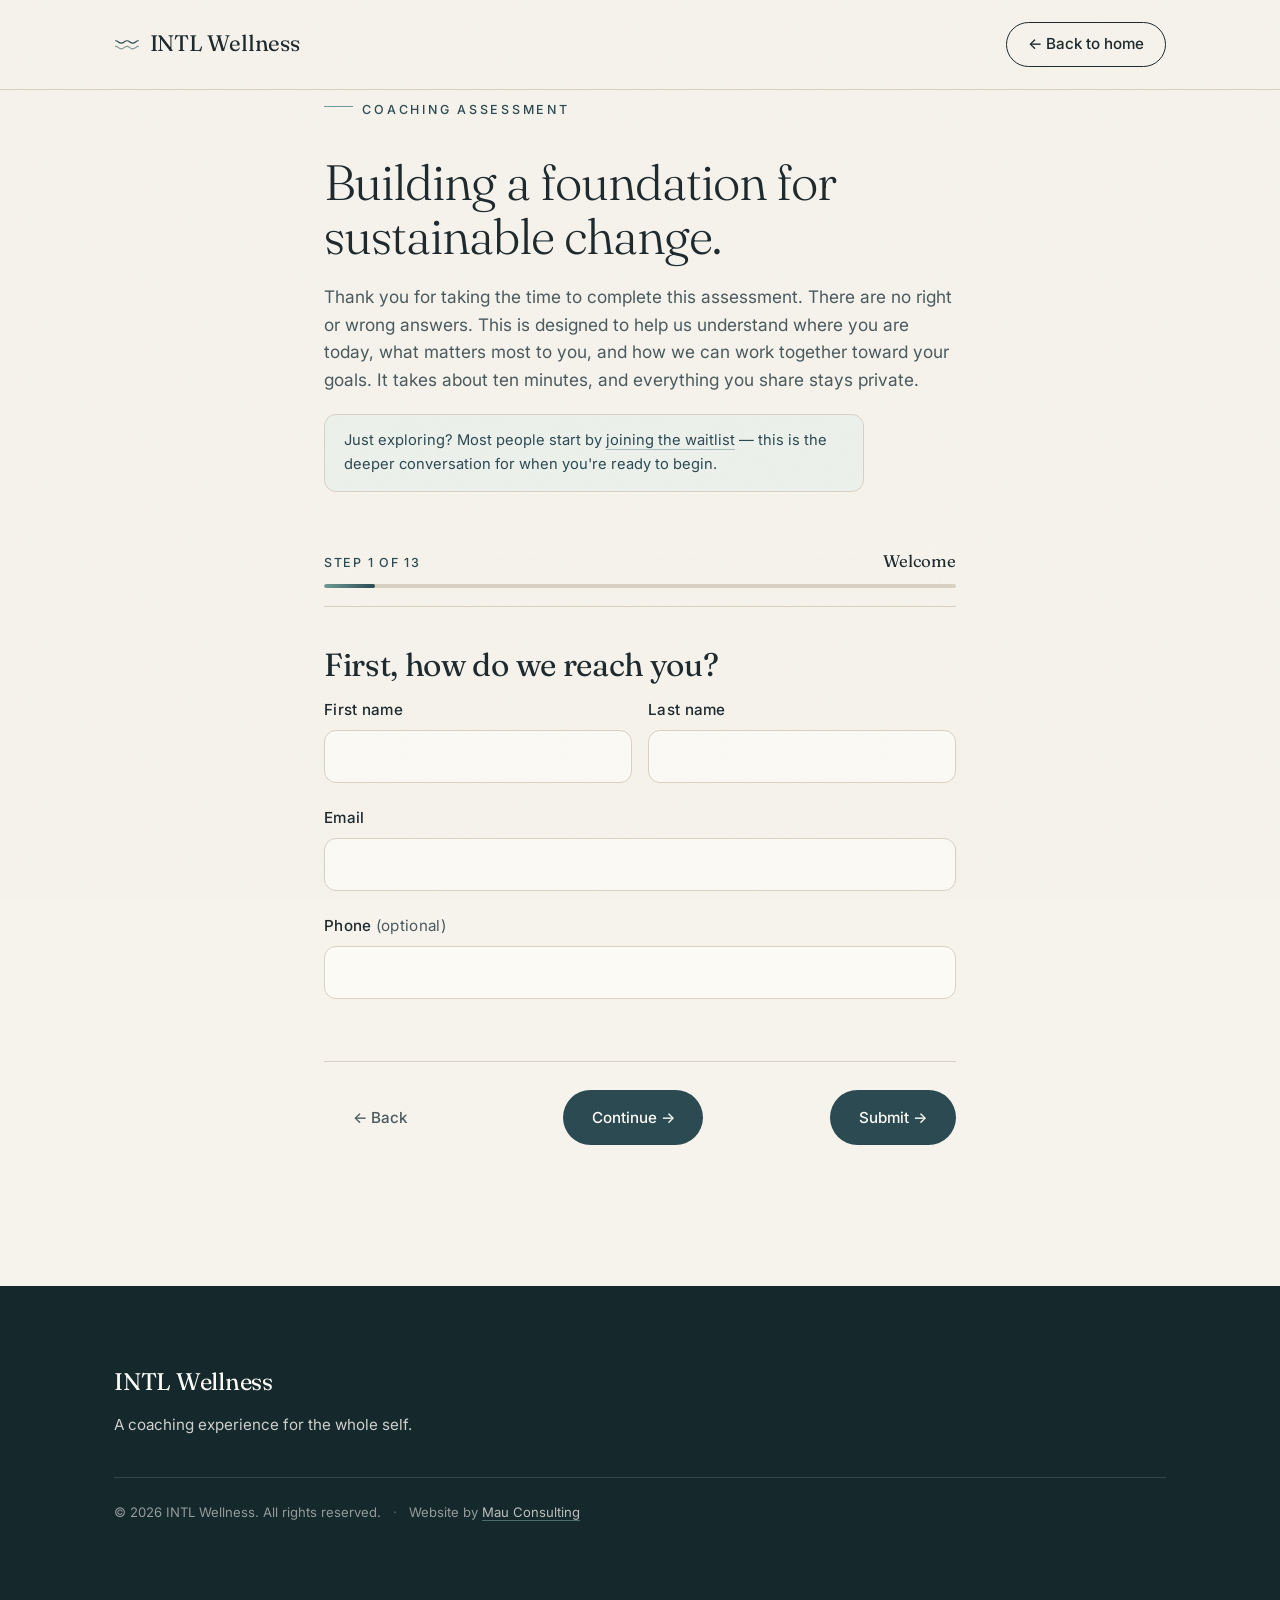
==== commit a7455a04: "Separate lead funnel: trim waitlist to contact-only, reposition assessment as the deeper next step -" ====
--- a/intake.html
+++ b/intake.html
@@ -45,6 +45,10 @@
           wrong answers. This is designed to help us understand where you are today, what
           matters most to you, and how we can work together toward your goals. It takes about
           ten minutes, and everything you share stays private.
+        </p>
+        <p class="intake__note">
+          Just exploring? Most people start by <a href="index.html#waitlist" class="inline-link">joining the
+          waitlist</a> — this is the deeper conversation for when you're ready to begin.
         </p>
       </header>
 
--- a/assets/css/style.css
+++ b/assets/css/style.css
@@ -435,6 +435,10 @@
 }
 .field input:user-invalid { border-color: #b4543f; }
 .form__status { margin-top: 1rem; font-size: 0.92rem; min-height: 1.2em; }
+.waitlist__next {
+  margin-top: 1.25rem; padding-top: 1.25rem; border-top: 1px solid var(--line);
+  text-align: center; font-size: 0.9rem; color: var(--ink-soft);
+}
 .form__status.is-success { color: var(--sea-deep); }
 .form__status.is-error { color: #b4543f; }
 
--- a/assets/css/intake.css
+++ b/assets/css/intake.css
@@ -15,6 +15,12 @@
   letter-spacing: -0.02em; margin: 1rem 0 1.25rem;
 }
 .intake__welcome { color: var(--ink-soft); font-size: 1.08rem; max-width: 60ch; }
+.intake__note {
+  margin-top: 1.25rem; padding: 0.9rem 1.2rem;
+  background: color-mix(in srgb, var(--sea) 10%, var(--paper));
+  border: 1px solid var(--line); border-radius: 12px;
+  font-size: 0.92rem; color: var(--sea-deep); max-width: 60ch;
+}
 
 /* ----------  Progress  ---------- */
 .progress {
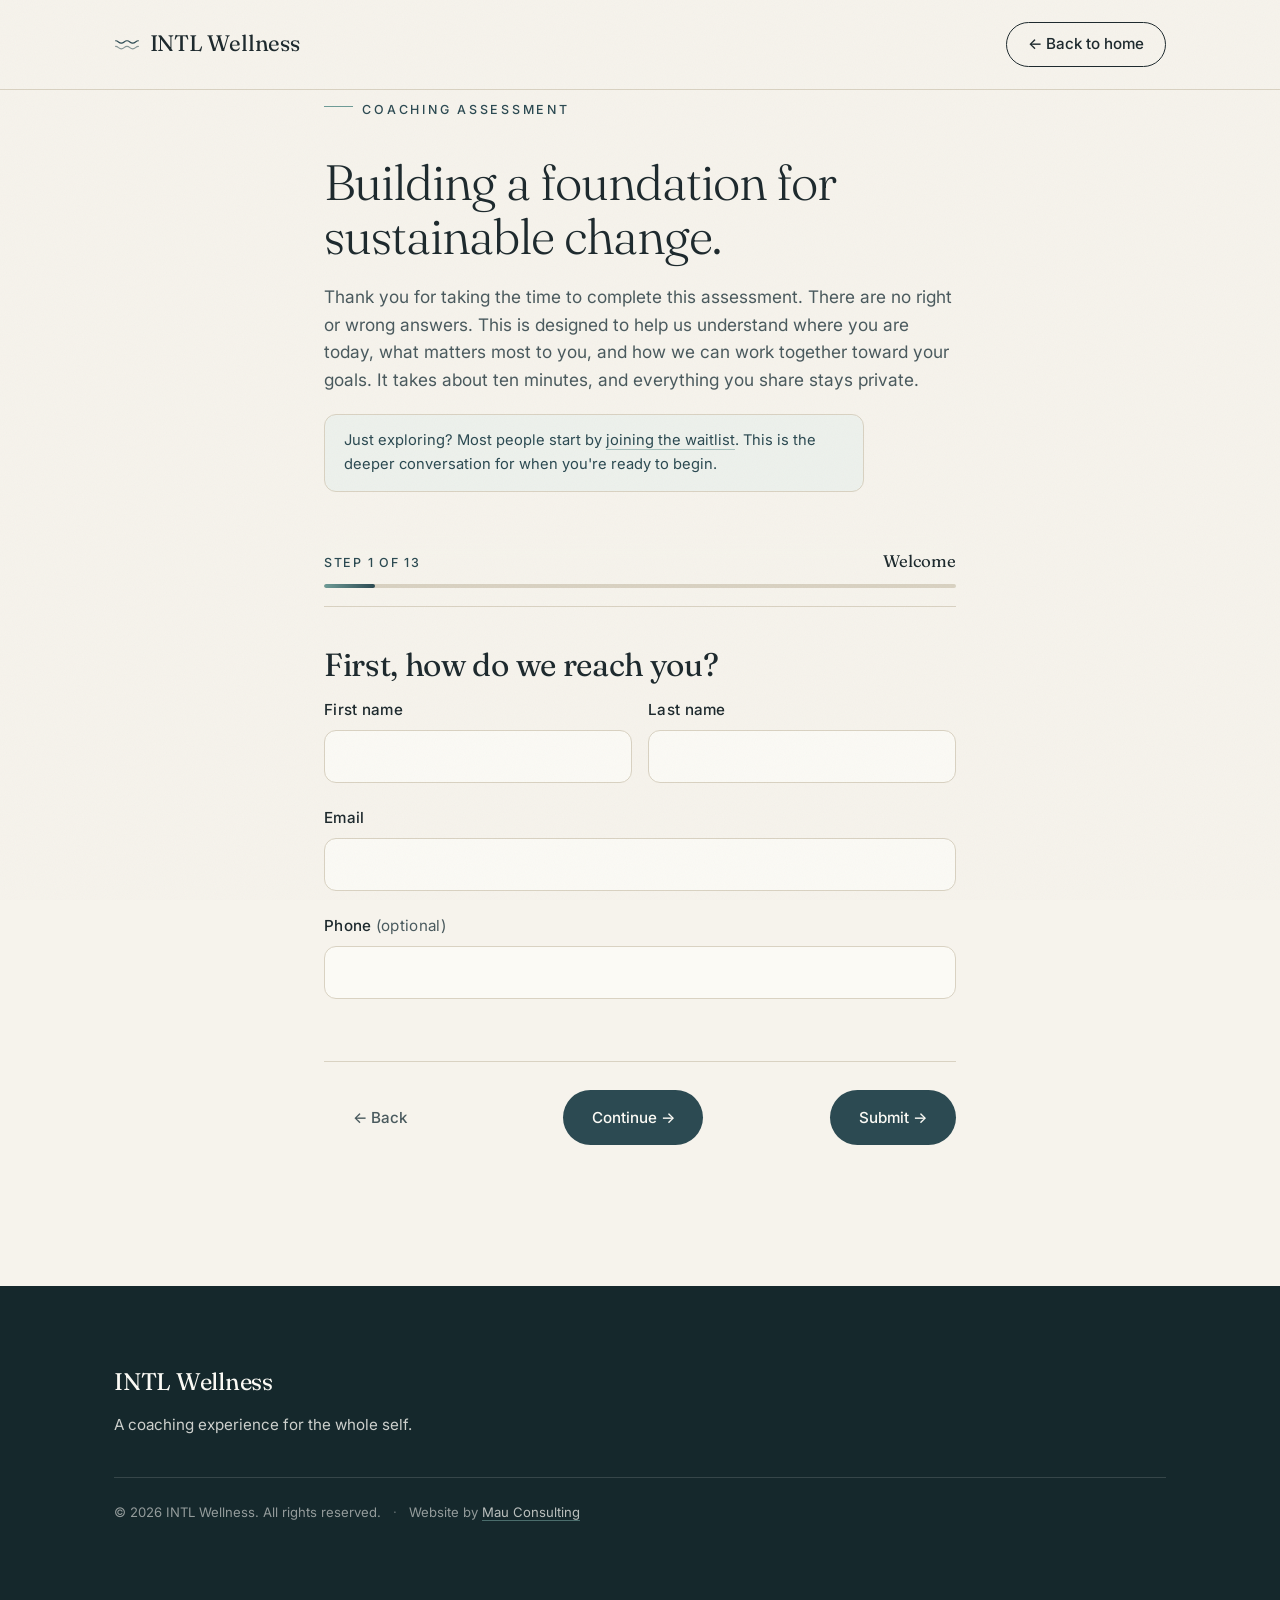
==== commit b4c6fd20: "Remove em dashes from visible copy in new pages" ====
--- a/intake.html
+++ b/intake.html
@@ -48,7 +48,7 @@
         </p>
         <p class="intake__note">
           Just exploring? Most people start by <a href="index.html#waitlist" class="inline-link">joining the
-          waitlist</a> — this is the deeper conversation for when you're ready to begin.
+          waitlist</a>. This is the deeper conversation for when you're ready to begin.
         </p>
       </header>
 
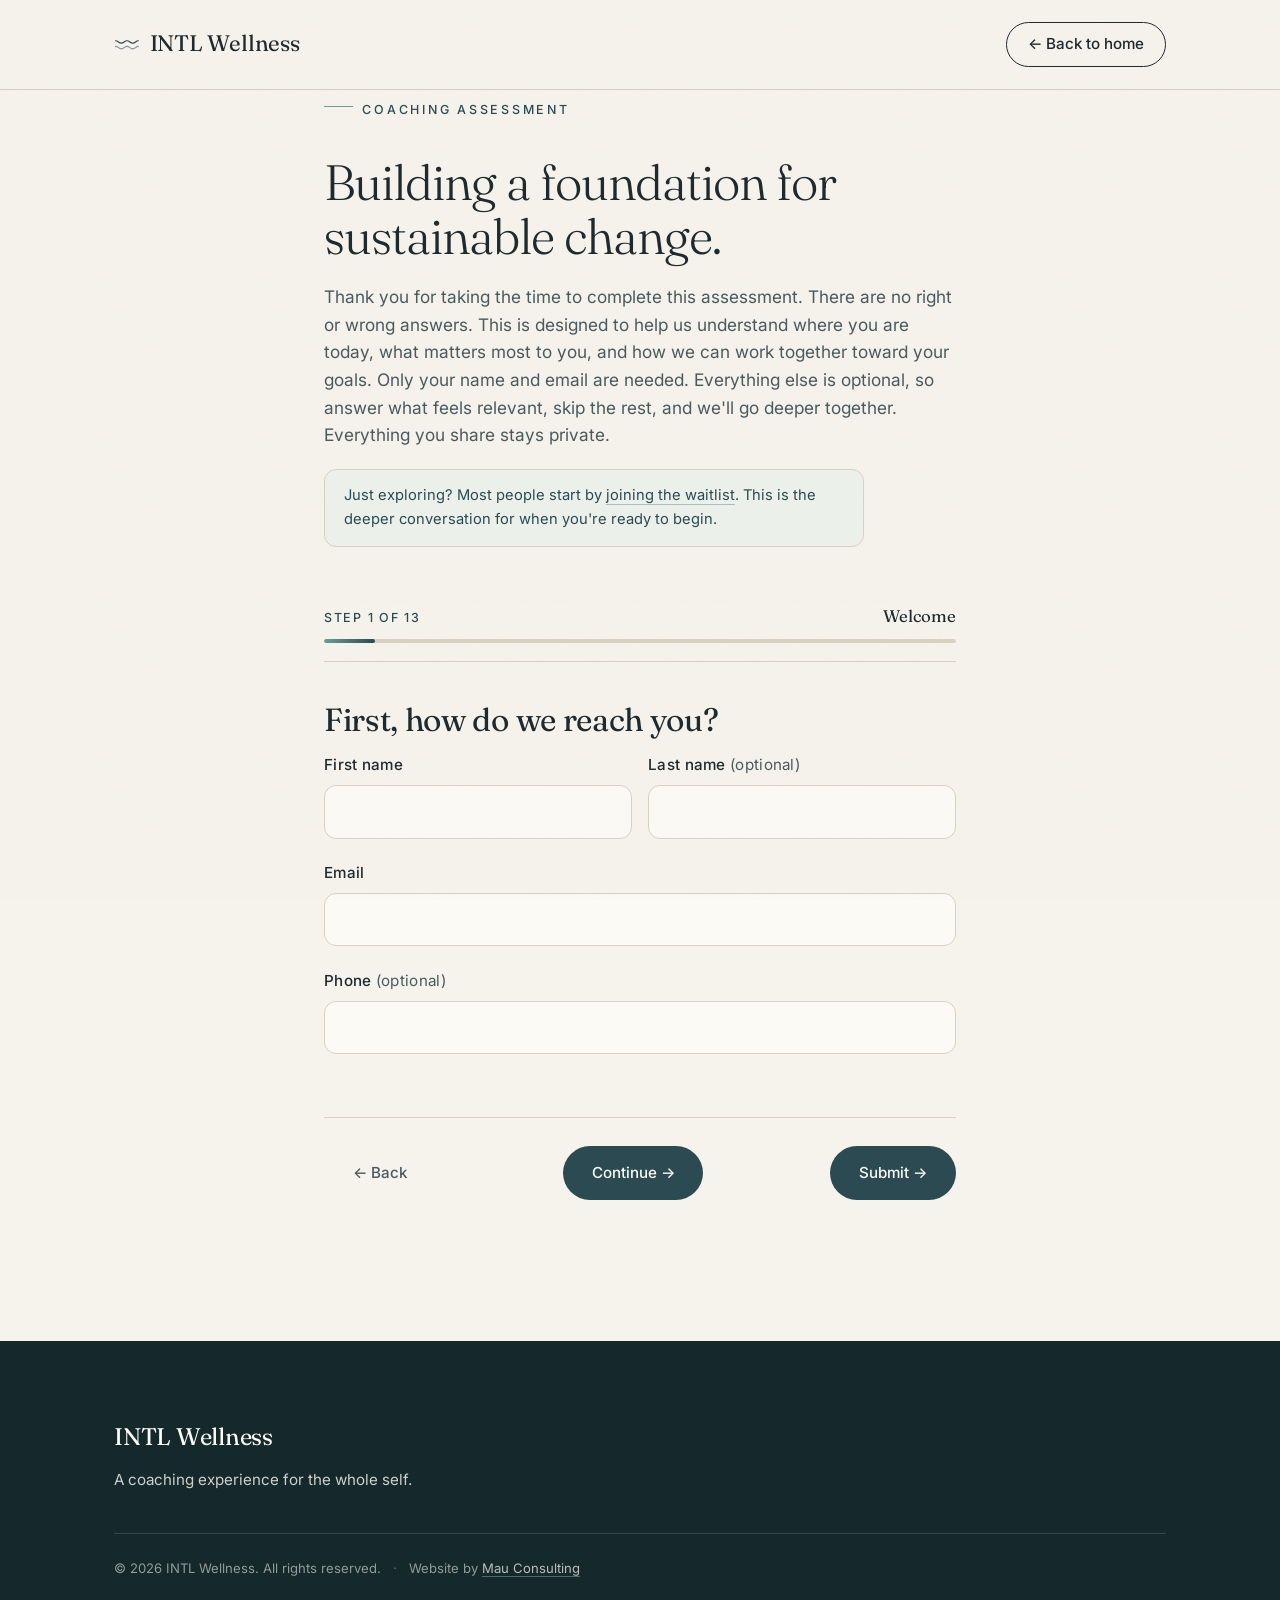
==== commit ea437b7c: "Intake: lighten form — Movement to yes/no, minimal required fields, optionality messaging, merge red" ====
--- a/intake.html
+++ b/intake.html
@@ -43,8 +43,9 @@
         <p class="intake__welcome">
           Thank you for taking the time to complete this assessment. There are no right or
           wrong answers. This is designed to help us understand where you are today, what
-          matters most to you, and how we can work together toward your goals. It takes about
-          ten minutes, and everything you share stays private.
+          matters most to you, and how we can work together toward your goals. Only your name
+          and email are needed. Everything else is optional, so answer what feels relevant,
+          skip the rest, and we'll go deeper together. Everything you share stays private.
         </p>
         <p class="intake__note">
           Just exploring? Most people start by <a href="index.html#waitlist" class="inline-link">joining the
@@ -63,9 +64,12 @@
 
       <!-- ===============  FORM  =============== -->
       <form id="intakeForm" class="iform"
-            action="https://formspree.io/f/xnjkyajn" method="POST" novalidate>
+            action="https://formsubmit.co/ajax/william.mau@gmail.com" method="POST" novalidate>
         <input type="hidden" name="_subject" value="New INTL Wellness coaching assessment" />
-        <input type="text" name="_gotcha" tabindex="-1" autocomplete="off" aria-hidden="true"
+        <input type="hidden" name="_cc" value="cmbnyc@hotmail.com" />
+        <input type="hidden" name="_template" value="table" />
+        <input type="hidden" name="_captcha" value="false" />
+        <input type="text" name="_honey" tabindex="-1" autocomplete="off" aria-hidden="true"
                style="position:absolute;left:-9999px;opacity:0;height:0;width:0;" />
 
         <!-- STEP 1 · Welcome / contact -->
@@ -74,8 +78,8 @@
           <div class="grid-2">
             <div class="field"><label for="firstName">First name</label>
               <input id="firstName" name="First name" type="text" autocomplete="given-name" required /></div>
-            <div class="field"><label for="lastName">Last name</label>
-              <input id="lastName" name="Last name" type="text" autocomplete="family-name" required /></div>
+            <div class="field"><label for="lastName">Last name <span class="optional">(optional)</span></label>
+              <input id="lastName" name="Last name" type="text" autocomplete="family-name" /></div>
           </div>
           <div class="field"><label for="email">Email</label>
             <input id="email" name="Email" type="email" autocomplete="email" required /></div>
@@ -87,10 +91,8 @@
         <fieldset class="step" data-step="Your Story">
           <legend class="step__title">Your story</legend>
           <p class="step__lede">Tell me a little about yourself.</p>
-          <div class="field"><label for="q_bring">What brings you to health coaching now?</label>
+          <div class="field"><label for="q_bring">What brings you to coaching now?</label>
             <textarea id="q_bring" name="What brings you now" rows="3"></textarea></div>
-          <div class="field"><label for="q_inspire">What inspired you to make this appointment?</label>
-            <textarea id="q_inspire" name="What inspired this" rows="3"></textarea></div>
           <div class="field"><label for="q_year">If we met one year from today and things had gone really well, what would be different?</label>
             <textarea id="q_year" name="One year from now" rows="3"></textarea></div>
         </fieldset>
@@ -154,15 +156,12 @@
           </div>
 
           <h4 class="sub">Movement</h4>
-          <div class="grid-2">
-            <div class="field"><label for="q_ex">Current exercise</label>
-              <input id="q_ex" name="Current exercise" type="text" /></div>
-            <div class="field"><label for="q_days">Days per week</label>
-              <input id="q_days" name="Exercise days per week" type="number" min="0" max="7" /></div>
-            <div class="field"><label for="q_type">Type</label>
-              <input id="q_type" name="Exercise type" type="text" /></div>
-            <div class="field"><label for="q_dur">Duration</label>
-              <input id="q_dur" name="Exercise duration" type="text" placeholder="e.g. 45 min" /></div>
+          <div class="field">
+            <label>Do you exercise regularly?</label>
+            <div class="chips">
+              <label class="chip"><input type="radio" name="Exercises regularly" value="Yes" /><span>Yes</span></label>
+              <label class="chip"><input type="radio" name="Exercises regularly" value="No" /><span>No</span></label>
+            </div>
           </div>
 
           <div class="field range-field">
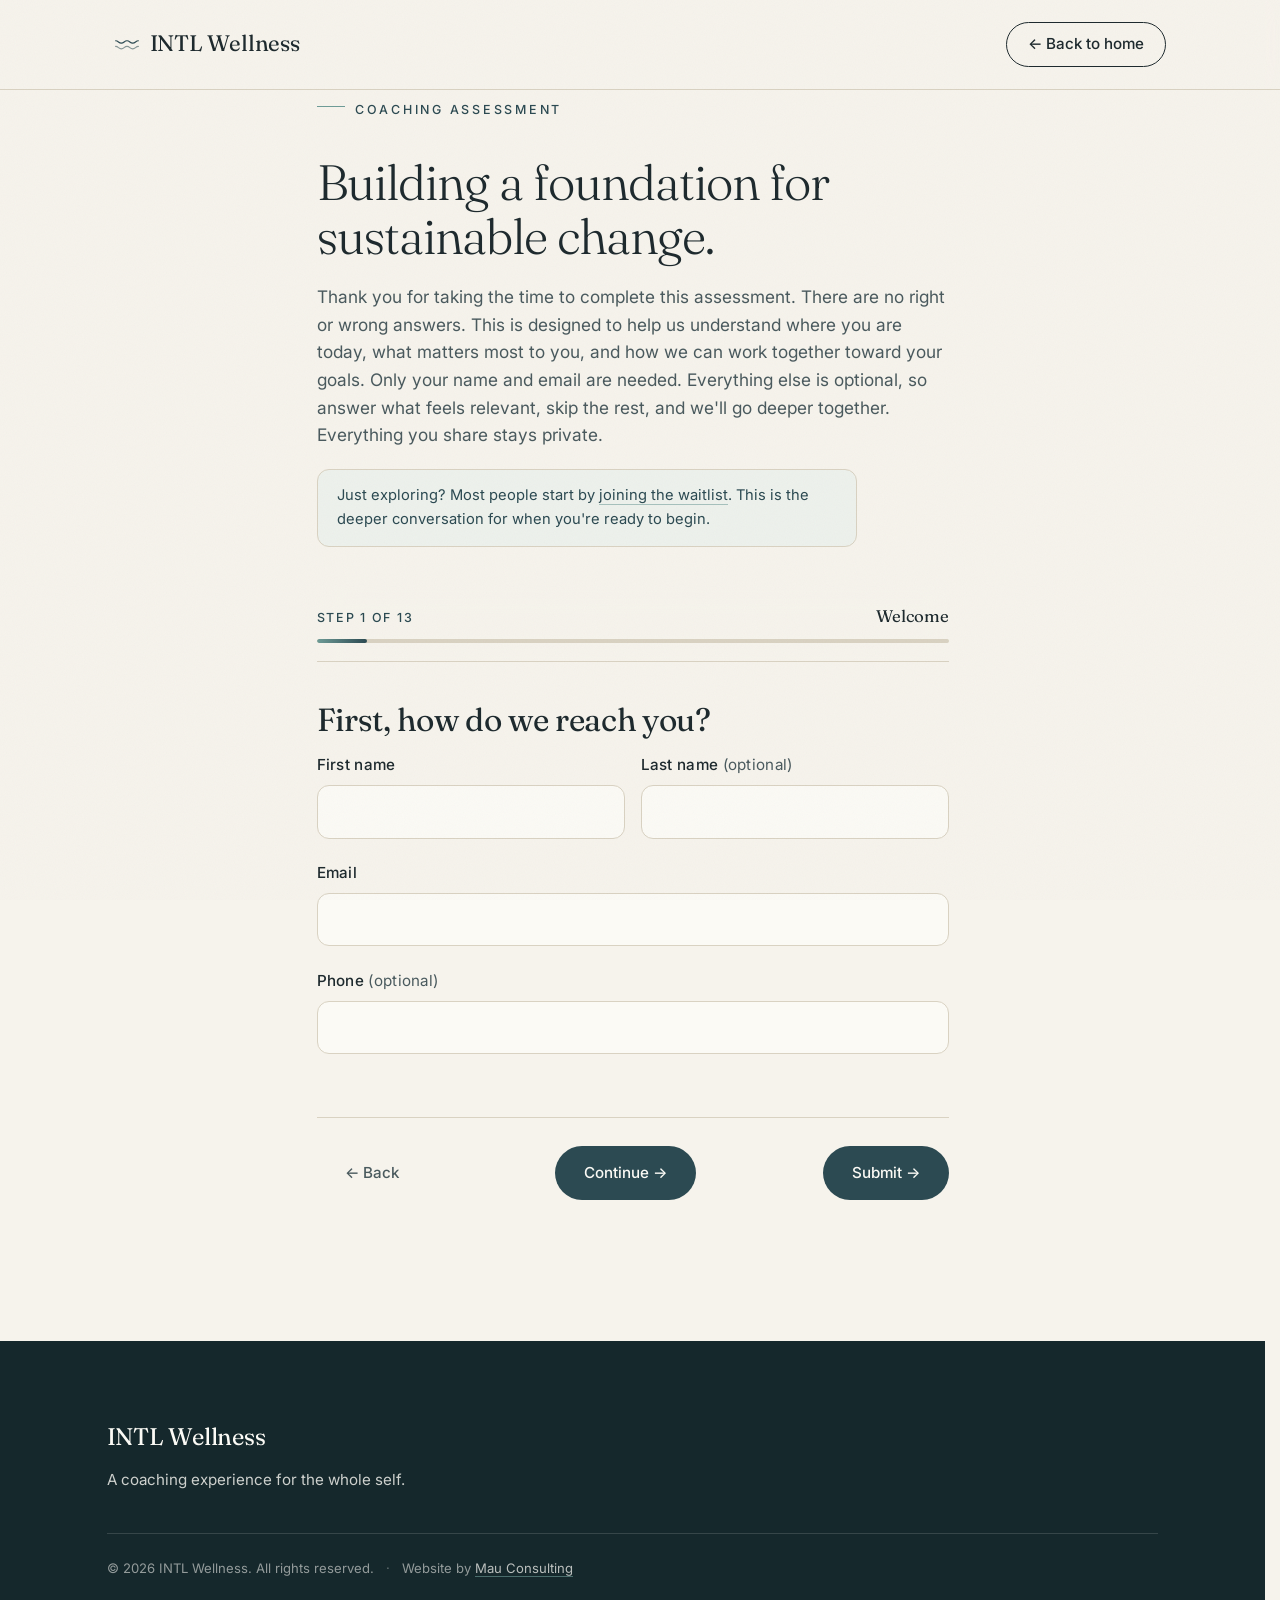
==== commit 59a597f5: "Add spam captcha: switch both forms to FormSubmit's captcha/redirect flow + branded thank-you page" ====
--- a/intake.html
+++ b/intake.html
@@ -64,11 +64,11 @@
 
       <!-- ===============  FORM  =============== -->
       <form id="intakeForm" class="iform"
-            action="https://formsubmit.co/ajax/william.mau@gmail.com" method="POST" novalidate>
+            action="https://formsubmit.co/william.mau@gmail.com" method="POST" novalidate>
         <input type="hidden" name="_subject" value="New INTL Wellness coaching assessment" />
         <input type="hidden" name="_cc" value="cmbnyc@hotmail.com" />
         <input type="hidden" name="_template" value="table" />
-        <input type="hidden" name="_captcha" value="false" />
+        <input type="hidden" name="_next" value="https://intlwellness.com/thanks.html?f=assessment" />
         <input type="text" name="_honey" tabindex="-1" autocomplete="off" aria-hidden="true"
                style="position:absolute;left:-9999px;opacity:0;height:0;width:0;" />
 
--- a/assets/css/style.css
+++ b/assets/css/style.css
@@ -32,7 +32,9 @@
 /* ----------  Reset  ---------- */
 *, *::before, *::after { box-sizing: border-box; }
 * { margin: 0; }
-html { scroll-behavior: smooth; -webkit-text-size-adjust: 100%; }
+/* Reserve the scrollbar gutter always, so locking scroll during the intro
+   doesn't shift the layout (which made the letter morph "jump" on release). */
+html { scroll-behavior: smooth; -webkit-text-size-adjust: 100%; scrollbar-gutter: stable; }
 @media (prefers-reduced-motion: reduce) {
   html { scroll-behavior: auto; }
   *, *::before, *::after { animation-duration: .001ms !important; transition-duration: .001ms !important; }
@@ -461,6 +463,8 @@
 .inline-link:hover { color: var(--ink); border-color: var(--sea-deep); }
 
 .footer__fineprint { font-style: italic; }
+.footer__replay { opacity: 0.62; }
+.footer__replay:hover { opacity: 1; }
 .footer__sep { margin-inline: 0.5rem; color: color-mix(in srgb, var(--paper) 35%, transparent); }
 .footer__credit {
   color: color-mix(in srgb, var(--paper) 72%, transparent);
